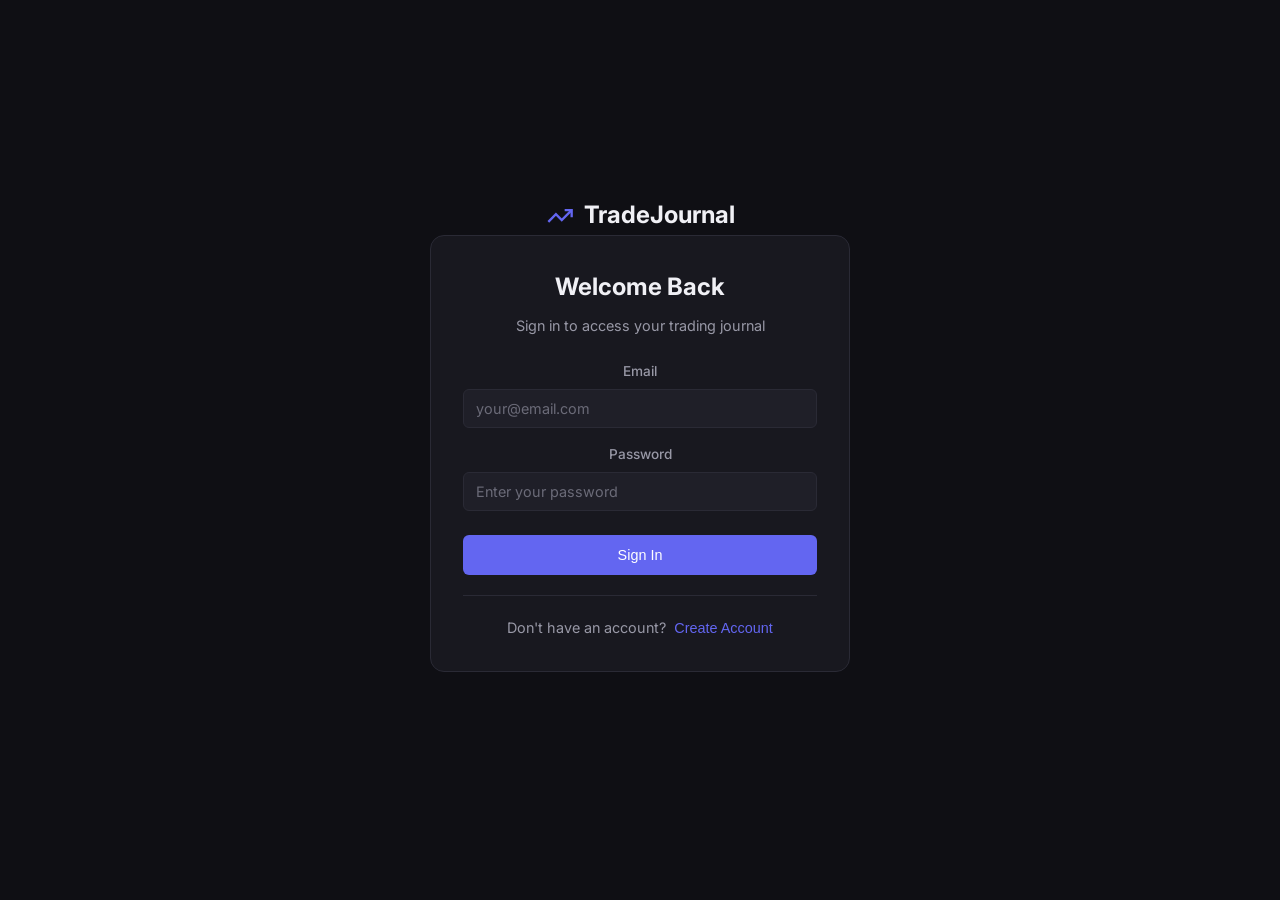
==== login.html @ 1f210f9b "login" ====
<!DOCTYPE html>
<html lang="en">
<head>
    <meta charset="UTF-8">
    <meta name="viewport" content="width=device-width, initial-scale=1.0">
    <title>Login - TradeJournal</title>
    <link rel="stylesheet" href="styles.css">
    <link rel="preconnect" href="https://fonts.googleapis.com">
    <link rel="preconnect" href="https://fonts.gstatic.com" crossorigin>
    <link href="https://fonts.googleapis.com/css2?family=Inter:wght@300;400;500;600;700&display=swap" rel="stylesheet">
    <style>
        .auth-page {
            min-height: 100vh;
            display: flex;
            align-items: center;
            justify-content: center;
            padding: 20px;
        }
        .auth-page-container {
            width: 100%;
            max-width: 420px;
        }
        .auth-page-logo {
            text-align: center;
            margin-bottom: 32px;
        }
        .auth-page-logo .logo {
            justify-content: center;
            font-size: 1.5rem;
        }
        .auth-page-card {
            background: var(--bg-secondary);
            border: 1px solid var(--border-color);
            border-radius: var(--radius-lg);
            padding: 32px;
        }
        .auth-page-card h2 {
            font-size: 1.5rem;
            font-weight: 700;
            margin-bottom: 8px;
            text-align: center;
        }
        .auth-page-card .auth-subtitle {
            color: var(--text-secondary);
            font-size: 0.9rem;
            margin-bottom: 24px;
            text-align: center;
        }
        .auth-page-card .form-group {
            margin-bottom: 16px;
        }
        .auth-page-card .btn-full {
            width: 100%;
            justify-content: center;
            padding: 12px;
            margin-top: 8px;
        }
        .auth-page-card .auth-switch {
            text-align: center;
            margin-top: 20px;
            padding-top: 20px;
            border-top: 1px solid var(--border-color);
        }
        .auth-page-card .auth-switch p {
            color: var(--text-secondary);
            font-size: 0.9rem;
        }
    </style>
</head>
<body>
    <div class="auth-page">
        <div class="auth-page-container">
            <div class="auth-page-logo">
                <div class="logo">
                    <svg class="logo-icon" viewBox="0 0 24 24" fill="none" stroke="currentColor" stroke-width="2">
                        <polyline points="22,7 13.5,15.5 8.5,10.5 2,17"></polyline>
                        <polyline points="16,7 22,7 22,13"></polyline>
                    </svg>
                    <span>TradeJournal</span>
                </div>

            <div class="auth-page-card">
                <!-- Login Form -->
                <div id="loginForm">
                    <h2>Welcome Back</h2>
                    <p class="auth-subtitle">Sign in to access your trading journal</p>
                    <form id="loginFormSubmit">
                        <div class="form-group">
                            <label for="loginEmail">Email</label>
                            <input type="email" id="loginEmail" placeholder="your@email.com" required>
                        </div>
                        <div class="form-group">
                            <label for="loginPassword">Password</label>
                            <input type="password" id="loginPassword" placeholder="Enter your password" required>
                        </div>
                        <div class="form-error" id="loginError"></div>
                        <button type="submit" class="btn btn-primary btn-full">Sign In</button>
                    </form>
                    <div class="auth-switch">
                        <p>Don't have an account? <button type="button" class="link-btn" id="showRegister">Create Account</button></p>
                    </div>

                <!-- Register Form -->
                <div id="registerForm" style="display: none;">
                    <h2>Create Account</h2>
                    <p class="auth-subtitle">Start tracking your trades today</p>
                    <form id="registerFormSubmit">
                        <div class="form-group">
                            <label for="registerUsername">Username</label>
                            <input type="text" id="registerUsername" placeholder="Choose a username" required>
                        </div>
                        <div class="form-group">
                            <label for="registerEmail">Email</label>
                            <input type="email" id="registerEmail" placeholder="your@email.com" required>
                        </div>
                        <div class="form-group">
                            <label for="registerPassword">Password</label>
                            <input type="password" id="registerPassword" placeholder="Create a password (min 6 chars)" required minlength="6">
                        </div>
                        <div class="form-group">
                            <label for="registerConfirmPassword">Confirm Password</label>
                            <input type="password" id="registerConfirmPassword" placeholder="Confirm your password" required>
                        </div>
                        <div class="form-error" id="registerError"></div>
                        <button type="submit" class="btn btn-primary btn-full">Create Account</button>
                    </form>
                    <div class="auth-switch">
                        <p>Already have an account? <button type="button" class="link-btn" id="showLogin">Sign In</button></p>
                    </div>
            </div>
    </div>

    <script>
        // Check if already logged in
        const user = localStorage.getItem('tradingJournalUser');
        if (user) {
            window.location.href = 'index.html';
        }

        // Auth functions
        const showRegister = document.getElementById('showRegister');
        const showLogin = document.getElementById('showLogin');
        const loginFormSubmit = document.getElementById('loginFormSubmit');
        const registerFormSubmit = document.getElementById('registerFormSubmit');

        showRegister.addEventListener('click', () => {
            document.getElementById('loginForm').style.display = 'none';
            document.getElementById('registerForm').style.display = 'block';
            clearAuthErrors();
        });

        showLogin.addEventListener('click', () => {
            document.getElementById('registerForm').style.display = 'none';
            document.getElementById('loginForm').style.display = 'block';
            clearAuthErrors();
        });

        function clearAuthErrors() {
            document.getElementById('loginError').textContent = '';
            document.getElementById('loginError').classList.remove('active');
            document.getElementById('registerError').textContent = '';
            document.getElementById('registerError').classList.remove('active');
        }

        function showError(elementId, message) {
            const errorEl = document.getElementById(elementId);
            errorEl.textContent = message;
            errorEl.classList.add('active');
        }

        // Handle login
        loginFormSubmit.addEventListener('submit', function(e) {
            e.preventDefault();
            clearAuthErrors();

            const email = document.getElementById('loginEmail').value.trim().toLowerCase();
            const password = document.getElementById('loginPassword').value;

            const users = JSON.parse(localStorage.getItem('tradingJournalUsers') || '[]');
            const user = users.find(u => u.email === email && u.password === password);

            if (!user) {
                showError('loginError', 'Invalid email or password');
                return;
            }

            const currentUser = { id: user.id, username: user.username, email: user.email };
            localStorage.setItem('tradingJournalUser', JSON.stringify(currentUser));
            window.location.href = 'index.html';
        });

        // Handle register
        registerFormSubmit.addEventListener('submit', function(e) {
            e.preventDefault();
            clearAuthErrors();

            const username = document.getElementById('registerUsername').value.trim();
            const email = document.getElementById('registerEmail').value.trim().toLowerCase();
            const password = document.getElementById('registerPassword').value;
            const confirmPassword = document.getElementById('registerConfirmPassword').value;

            if (username.length < 2) {
                showError('registerError', 'Username must be at least 2 characters');
                return;
            }

            if (password.length < 6) {
                showError('registerError', 'Password must be at least 6 characters');
                return;
            }

            if (password !== confirmPassword) {
                showError('registerError', 'Passwords do not match');
                return;
            }

            const users = JSON.parse(localStorage.getItem('tradingJournalUsers') || '[]');

            if (users.some(u => u.email === email)) {
                showError('registerError', 'Email already registered');
                return;
            }

            const newUser = {
                id: 'user_' + Date.now() + '_' + Math.random().toString(36).substr(2, 9),
                username,
                email,
                password,
                createdAt: new Date().toISOString()
            };

            users.push(newUser);
            localStorage.setItem('tradingJournalUsers', JSON.stringify(users));

            const currentUser = { id: newUser.id, username: newUser.username, email: newUser.email };
            localStorage.setItem('tradingJournalUser', JSON.stringify(currentUser));
            window.location.href = 'index.html';
        });
    </script>
</body>
</html>
---- styles.css ----
:root {
    --bg-primary: #0f0f14;
    --bg-secondary: #18181f;
    --bg-tertiary: #1f1f28;
    --bg-card: #1a1a23;
    --border-color: #2a2a35;
    --text-primary: #f0f0f5;
    --text-secondary: #9898a6;
    --text-muted: #6b6b78;
    --accent-primary: #6366f1;
    --accent-hover: #818cf8;
    --accent-success: #10b981;
    --accent-danger: #ef4444;
    --accent-warning: #f59e0b;
    --shadow-sm: 0 1px 2px rgba(0, 0, 0, 0.3);
    --shadow-md: 0 4px 6px rgba(0, 0, 0, 0.4);
    --shadow-lg: 0 10px 15px rgba(0, 0, 0, 0.5);
    --radius-sm: 6px;
    --radius-md: 10px;
    --radius-lg: 14px;
}

* {
    margin: 0;
    padding: 0;
    box-sizing: border-box;
}

body {
    font-family: 'Inter', -apple-system, BlinkMacSystemFont, 'Segoe UI', Roboto, sans-serif;
    background-color: var(--bg-primary);
    color: var(--text-primary);
    line-height: 1.6;
    min-height: 100vh;
}

.container {
    max-width: 1400px;
    margin: 0 auto;
    padding: 0 24px;
}

/* Header */
.header {
    background: var(--bg-secondary);
    border-bottom: 1px solid var(--border-color);
    position: sticky;
    top: 0;
    z-index: 100;
    backdrop-filter: blur(10px);
}

.header-content {
    display: flex;
    align-items: center;
    justify-content: space-between;
    height: 64px;
}

.logo {
    display: flex;
    align-items: center;
    gap: 10px;
    font-size: 1.25rem;
    font-weight: 700;
    color: var(--text-primary);
}

.logo-icon {
    width: 28px;
    height: 28px;
    color: var(--accent-primary);
}

.nav {
    display: flex;
    gap: 8px;
}

.nav-link {
    padding: 8px 16px;
    color: var(--text-secondary);
    text-decoration: none;
    font-size: 0.9rem;
    font-weight: 500;
    border-radius: var(--radius-sm);
    transition: all 0.2s ease;
}

.nav-link:hover {
    color: var(--text-primary);
    background: var(--bg-tertiary);
}

.nav-link.active {
    color: var(--text-primary);
    background: var(--bg-tertiary);
}

/* Main Content */
.main {
    padding: 32px 0 60px;
}

.dashboard-header {
    display: flex;
    align-items: center;
    justify-content: space-between;
    margin-bottom: 28px;
}

.dashboard-header h1 {
    font-size: 1.75rem;
    font-weight: 700;
}

/* Buttons */
.btn {
    display: inline-flex;
    align-items: center;
    gap: 8px;
    padding: 10px 18px;
    font-size: 0.9rem;
    font-weight: 500;
    border: none;
    border-radius: var(--radius-sm);
    cursor: pointer;
    transition: all 0.2s ease;
}

.btn svg {
    width: 18px;
    height: 18px;
}

.btn-primary {
    background: var(--accent-primary);
    color: white;
}

.btn-primary:hover {
    background: var(--accent-hover);
    transform: translateY(-1px);
}

.btn-secondary {
    background: var(--bg-tertiary);
    color: var(--text-primary);
    border: 1px solid var(--border-color);
}

.btn-secondary:hover {
    background: var(--border-color);
}

.btn-danger {
    background: var(--accent-danger);
    color: white;
}

.btn-danger:hover {
    background: #dc2626;
}

.btn-icon {
    padding: 6px;
    background: transparent;
    color: var(--text-secondary);
}

.btn-icon:hover {
    color: var(--text-primary);
    background: var(--bg-tertiary);
}

.btn-icon svg {
    width: 16px;
    height: 16px;
}

/* Stats Grid */
.stats-grid {
    display: grid;
    grid-template-columns: repeat(4, 1fr);
    gap: 20px;
    margin-bottom: 28px;
}

.stat-card {
    background: var(--bg-card);
    border: 1px solid var(--border-color);
    border-radius: var(--radius-md);
    padding: 20px;
    transition: transform 0.2s ease, box-shadow 0.2s ease;
}

.stat-card:hover {
    transform: translateY(-2px);
    box-shadow: var(--shadow-md);
}

.stat-label {
    font-size: 0.8rem;
    font-weight: 500;
    color: var(--text-secondary);
    text-transform: uppercase;
    letter-spacing: 0.5px;
    margin-bottom: 8px;
}

.stat-value {
    font-size: 1.75rem;
    font-weight: 700;
    margin-bottom: 4px;
}

.stat-change {
    font-size: 0.8rem;
    color: var(--text-muted);
}

.stat-change.positive {
    color: var(--accent-success);
}

.stat-change.negative {
    color: var(--accent-danger);
}

/* Content Grid */
.content-grid {
    display: grid;
    gap: 24px;
}

.chart-section {
    background: var(--bg-card);
    border: 1px solid var(--border-color);
    border-radius: var(--radius-md);
    padding: 20px;
}

.section-header {
    display: flex;
    align-items: center;
    justify-content: space-between;
    margin-bottom: 20px;
}

.section-header h2 {
    font-size: 1.1rem;
    font-weight: 600;
}

.chart-container {
    height: 300px;
    position: relative;
}

/* Trades Section */
.trades-section {
    background: var(--bg-card);
    border: 1px solid var(--border-color);
    border-radius: var(--radius-md);
    padding: 20px;
}

.filter-group {
    display: flex;
    gap: 10px;
}

.filter-select {
    padding: 8px 12px;
    background: var(--bg-tertiary);
    border: 1px solid var(--border-color);
    border-radius: var(--radius-sm);
    color: var(--text-primary);
    font-size: 0.85rem;
    cursor: pointer;
}

.filter-select:focus {
    outline: none;
    border-color: var(--accent-primary);
}

/* Table */
.table-container {
    overflow-x: auto;
}

.trades-table {
    width: 100%;
    border-collapse: collapse;
}

.trades-table th,
.trades-table td {
    padding: 12px 16px;
    text-align: left;
    border-bottom: 1px solid var(--border-color);
}

.trades-table th {
    font-size: 0.75rem;
    font-weight: 600;
    color: var(--text-secondary);
    text-transform: uppercase;
    letter-spacing: 0.5px;
    background: var(--bg-tertiary);
}

.trades-table th:first-child {
    border-radius: var(--radius-sm) 0 0 var(--radius-sm);
}

.trades-table th:last-child {
    border-radius: 0 var(--radius-sm) var(--radius-sm) 0;
}

.trades-table td {
    font-size: 0.9rem;
    color: var(--text-primary);
}

.trades-table tbody tr {
    transition: background 0.15s ease;
}

.trades-table tbody tr:hover {
    background: var(--bg-tertiary);
}

.pnl-positive {
    color: var(--accent-success);
    font-weight: 600;
}

.pnl-negative {
    color: var(--accent-danger);
    font-weight: 600;
}

.type-long {
    color: var(--accent-success);
}

.type-short {
    color: var(--accent-danger);
}

.action-buttons {
    display: flex;
    gap: 4px;
}

/* Empty State */
.empty-state {
    display: none;
    flex-direction: column;
    align-items: center;
    justify-content: center;
    padding: 60px 20px;
    text-align: center;
}

.empty-state svg {
    width: 64px;
    height: 64px;
    color: var(--text-muted);
    margin-bottom: 16px;
}

.empty-state p {
    color: var(--text-secondary);
    font-size: 0.95rem;
}

.empty-state.active {
    display: flex;
}

/* Modal */
.modal {
    display: none;
    position: fixed;
    top: 0;
    left: 0;
    width: 100%;
    height: 100%;
    z-index: 200;
    align-items: center;
    justify-content: center;
}

.modal.active {
    display: flex;
}

.modal-backdrop {
    position: absolute;
    top: 0;
    left: 0;
    width: 100%;
    height: 100%;
    background: rgba(0, 0, 0, 0.7);
    backdrop-filter: blur(4px);
}

.modal-content {
    position: relative;
    background: var(--bg-secondary);
    border: 1px solid var(--border-color);
    border-radius: var(--radius-lg);
    width: 90%;
    max-width: 560px;
    max-height: 90vh;
    overflow-y: auto;
    box-shadow: var(--shadow-lg);
    animation: modalSlideIn 0.25s ease;
}

@keyframes modalSlideIn {
    from {
        opacity: 0;
        transform: translateY(-20px);
    }
    to {
        opacity: 1;
        transform: translateY(0);
    }
}

.modal-header {
    display: flex;
    align-items: center;
    justify-content: space-between;
    padding: 20px 24px;
    border-bottom: 1px solid var(--border-color);
}

.modal-header h2 {
    font-size: 1.25rem;
    font-weight: 600;
}

.modal-close {
    padding: 6px;
    background: transparent;
    border: none;
    color: var(--text-secondary);
    cursor: pointer;
    border-radius: var(--radius-sm);
    transition: all 0.15s ease;
}

.modal-close:hover {
    color: var(--text-primary);
    background: var(--bg-tertiary);
}

.modal-close svg {
    width: 20px;
    height: 20px;
}

/* Form */
#tradeForm {
    padding: 24px;
}

.form-row {
    display: grid;
    grid-template-columns: 1fr 1fr;
    gap: 16px;
    margin-bottom: 16px;
}

.form-group {
    display: flex;
    flex-direction: column;
    gap: 6px;
}

.form-group label {
    font-size: 0.85rem;
    font-weight: 500;
    color: var(--text-secondary);
}

.form-group input,
.form-group select {
    padding: 10px 12px;
    background: var(--bg-tertiary);
    border: 1px solid var(--border-color);
    border-radius: var(--radius-sm);
    color: var(--text-primary);
    font-size: 0.9rem;
    font-family: inherit;
    transition: border-color 0.2s ease;
}

.form-group input:focus,
.form-group select:focus {
    outline: none;
    border-color: var(--accent-primary);
}

.form-group input::placeholder {
    color: var(--text-muted);
}

.form-actions {
    display: flex;
    justify-content: flex-end;
    gap: 12px;
    margin-top: 24px;
    padding-top: 20px;
    border-top: 1px solid var(--border-color);
}

/* Responsive */
@media (max-width: 1024px) {
    .stats-grid {
        grid-template-columns: repeat(2, 1fr);
    }
}

@media (max-width: 768px) {
    .header-content {
        flex-direction: column;
        height: auto;
        padding: 16px 0;
        gap: 16px;
    }

    .dashboard-header {
        flex-direction: column;
        gap: 16px;
        align-items: flex-start;
    }

    .stats-grid {
        grid-template-columns: 1fr;
    }

    .form-row {
        grid-template-columns: 1fr;
    }

    .filter-group {
        flex-direction: column;
    }

    .trades-table th:nth-child(5),
    .trades-table td:nth-child(5),
    .trades-table th:nth-child(6),
    .trades-table td:nth-child(6) {
        display: none;
    }
}

/* Auth Modal Styles */
.auth-modal-content {
    max-width: 420px;
    padding: 0;
}

.auth-container {
    padding: 24px;
}

.auth-header {
    display: flex;
    align-items: center;
    justify-content: space-between;
    margin-bottom: 24px;
    padding-bottom: 16px;
    border-bottom: 1px solid var(--border-color);
}

.auth-header .logo {
    margin: 0;
}

.auth-header .modal-close {
    position: static;
    padding: 8px;
}

.auth-form h2 {
    font-size: 1.5rem;
    font-weight: 700;
    margin-bottom: 8px;
}

.auth-subtitle {
    color: var(--text-secondary);
    font-size: 0.9rem;
    margin-bottom: 24px;
}

.auth-form .form-group {
    margin-bottom: 16px;
}

.auth-form .btn-full {
    width: 100%;
    justify-content: center;
    padding: 12px;
    margin-top: 8px;
}

.auth-switch {
    text-align: center;
    margin-top: 20px;
    padding-top: 20px;
    border-top: 1px solid var(--border-color);
}

.auth-switch p {
    color: var(--text-secondary);
    font-size: 0.9rem;
}

.link-btn {
    background: none;
    border: none;
    color: var(--accent-primary);
    font-size: 0.9rem;
    font-weight: 500;
    cursor: pointer;
    padding: 0;
    margin-left: 4px;
}

.link-btn:hover {
    color: var(--accent-hover);
    text-decoration: underline;
}

.form-error {
    color: var(--accent-danger);
    font-size: 0.85rem;
    margin-top: 8px;
    display: none;
}

.form-error.active {
    display: block;
}

/* Auth Buttons & User Menu */
.auth-buttons {
    display: flex;
    gap: 12px;
}

.user-menu {
    display: flex;
    align-items: center;
    gap: 16px;
}

.user-name {
    font-weight: 500;
    color: var(--text-primary);
}
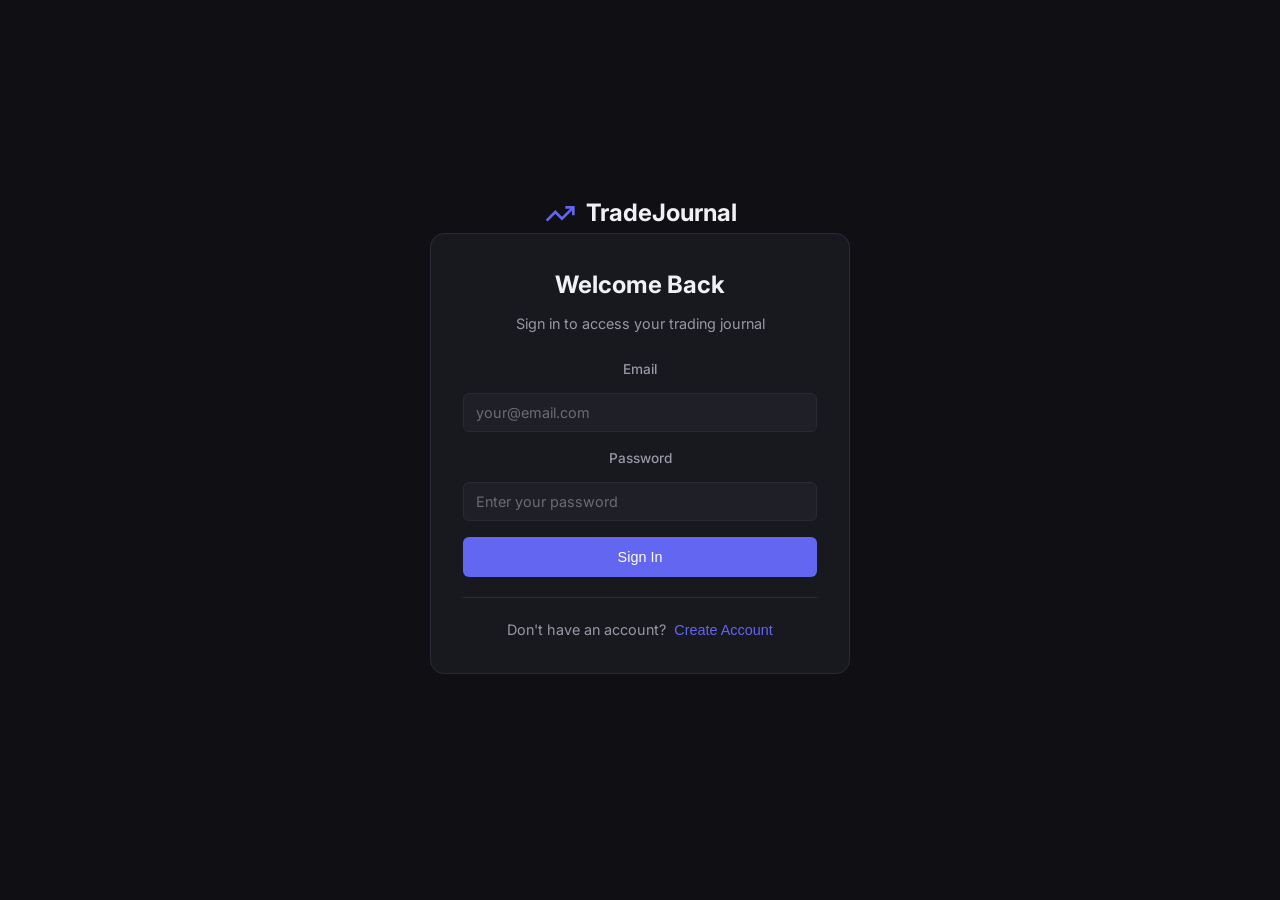
==== commit bf250b3d: "LOGIN NEW" ====
--- a/login.html
+++ b/login.html
@@ -15,6 +15,7 @@
             align-items: center;
             justify-content: center;
             padding: 20px;
+            background: var(--bg-primary);
         }
         .auth-page-container {
             width: 100%;
@@ -27,6 +28,14 @@
         .auth-page-logo .logo {
             justify-content: center;
             font-size: 1.5rem;
+            display: flex;
+            align-items: center;
+            gap: 10px;
+        }
+        .auth-page-logo .logo-icon {
+            width: 32px;
+            height: 32px;
+            color: var(--accent-primary);
         }
         .auth-page-card {
             background: var(--bg-secondary);
@@ -49,11 +58,34 @@
         .auth-page-card .form-group {
             margin-bottom: 16px;
         }
+        .auth-page-card .form-group label {
+            display: block;
+            font-size: 0.85rem;
+            font-weight: 500;
+            color: var(--text-secondary);
+            margin-bottom: 6px;
+        }
+        .auth-page-card .form-group input {
+            width: 100%;
+            padding: 10px 12px;
+            background: var(--bg-tertiary);
+            border: 1px solid var(--border-color);
+            border-radius: var(--radius-sm);
+            color: var(--text-primary);
+            font-size: 0.9rem;
+        }
+        .auth-page-card .form-group input:focus {
+            outline: none;
+            border-color: var(--accent-primary);
+        }
         .auth-page-card .btn-full {
             width: 100%;
             justify-content: center;
             padding: 12px;
             margin-top: 8px;
+            display: flex;
+            align-items: center;
+            gap: 8px;
         }
         .auth-page-card .auth-switch {
             text-align: center;
@@ -64,6 +96,29 @@
         .auth-page-card .auth-switch p {
             color: var(--text-secondary);
             font-size: 0.9rem;
+        }
+        .link-btn {
+            background: none;
+            border: none;
+            color: var(--accent-primary);
+            font-size: 0.9rem;
+            font-weight: 500;
+            cursor: pointer;
+            padding: 0;
+            margin-left: 4px;
+        }
+        .link-btn:hover {
+            color: var(--accent-hover);
+            text-decoration: underline;
+        }
+        .form-error {
+            color: var(--accent-danger);
+            font-size: 0.85rem;
+            margin-top: 8px;
+            display: none;
+        }
+        .form-error.active {
+            display: block;
         }
     </style>
 </head>
@@ -132,24 +187,24 @@
 
     <script>
         // Check if already logged in
-        const user = localStorage.getItem('tradingJournalUser');
+        var user = localStorage.getItem('tradingJournalUser');
         if (user) {
             window.location.href = 'index.html';
         }
 
         // Auth functions
-        const showRegister = document.getElementById('showRegister');
-        const showLogin = document.getElementById('showLogin');
-        const loginFormSubmit = document.getElementById('loginFormSubmit');
-        const registerFormSubmit = document.getElementById('registerFormSubmit');
-
-        showRegister.addEventListener('click', () => {
+        var showRegister = document.getElementById('showRegister');
+        var showLogin = document.getElementById('showLogin');
+        var loginFormSubmit = document.getElementById('loginFormSubmit');
+        var registerFormSubmit = document.getElementById('registerFormSubmit');
+
+        showRegister.addEventListener('click', function() {
             document.getElementById('loginForm').style.display = 'none';
             document.getElementById('registerForm').style.display = 'block';
             clearAuthErrors();
         });
 
-        showLogin.addEventListener('click', () => {
+        showLogin.addEventListener('click', function() {
             document.getElementById('registerForm').style.display = 'none';
             document.getElementById('loginForm').style.display = 'block';
             clearAuthErrors();
@@ -163,7 +218,7 @@
         }
 
         function showError(elementId, message) {
-            const errorEl = document.getElementById(elementId);
+            var errorEl = document.getElementById(elementId);
             errorEl.textContent = message;
             errorEl.classList.add('active');
         }
@@ -173,18 +228,18 @@
             e.preventDefault();
             clearAuthErrors();
 
-            const email = document.getElementById('loginEmail').value.trim().toLowerCase();
-            const password = document.getElementById('loginPassword').value;
-
-            const users = JSON.parse(localStorage.getItem('tradingJournalUsers') || '[]');
-            const user = users.find(u => u.email === email && u.password === password);
+            var email = document.getElementById('loginEmail').value.trim().toLowerCase();
+            var password = document.getElementById('loginPassword').value;
+
+            var users = JSON.parse(localStorage.getItem('tradingJournalUsers') || '[]');
+            var user = users.find(function(u) { return u.email === email && u.password === password; });
 
             if (!user) {
                 showError('loginError', 'Invalid email or password');
                 return;
             }
 
-            const currentUser = { id: user.id, username: user.username, email: user.email };
+            var currentUser = { id: user.id, username: user.username, email: user.email };
             localStorage.setItem('tradingJournalUser', JSON.stringify(currentUser));
             window.location.href = 'index.html';
         });
@@ -194,10 +249,10 @@
             e.preventDefault();
             clearAuthErrors();
 
-            const username = document.getElementById('registerUsername').value.trim();
-            const email = document.getElementById('registerEmail').value.trim().toLowerCase();
-            const password = document.getElementById('registerPassword').value;
-            const confirmPassword = document.getElementById('registerConfirmPassword').value;
+            var username = document.getElementById('registerUsername').value.trim();
+            var email = document.getElementById('registerEmail').value.trim().toLowerCase();
+            var password = document.getElementById('registerPassword').value;
+            var confirmPassword = document.getElementById('registerConfirmPassword').value;
 
             if (username.length < 2) {
                 showError('registerError', 'Username must be at least 2 characters');
@@ -214,25 +269,25 @@
                 return;
             }
 
-            const users = JSON.parse(localStorage.getItem('tradingJournalUsers') || '[]');
-
-            if (users.some(u => u.email === email)) {
+            var users = JSON.parse(localStorage.getItem('tradingJournalUsers') || '[]');
+
+            if (users.some(function(u) { return u.email === email; })) {
                 showError('registerError', 'Email already registered');
                 return;
             }
 
-            const newUser = {
+            var newUser = {
                 id: 'user_' + Date.now() + '_' + Math.random().toString(36).substr(2, 9),
-                username,
-                email,
-                password,
+                username: username,
+                email: email,
+                password: password,
                 createdAt: new Date().toISOString()
             };
 
             users.push(newUser);
             localStorage.setItem('tradingJournalUsers', JSON.stringify(users));
 
-            const currentUser = { id: newUser.id, username: newUser.username, email: newUser.email };
+            var currentUser = { id: newUser.id, username: newUser.username, email: newUser.email };
             localStorage.setItem('tradingJournalUser', JSON.stringify(currentUser));
             window.location.href = 'index.html';
         });
--- a/styles.css
+++ b/styles.css
@@ -97,6 +97,18 @@
     background: var(--bg-tertiary);
 }
 
+/* User Menu */
+.user-menu {
+    display: flex;
+    align-items: center;
+    gap: 16px;
+}
+
+.user-name {
+    font-weight: 500;
+    color: var(--text-primary);
+}
+
 /* Main Content */
 .main {
     padding: 32px 0 60px;
@@ -560,111 +572,3 @@
         display: none;
     }
 }
-
-/* Auth Modal Styles */
-.auth-modal-content {
-    max-width: 420px;
-    padding: 0;
-}
-
-.auth-container {
-    padding: 24px;
-}
-
-.auth-header {
-    display: flex;
-    align-items: center;
-    justify-content: space-between;
-    margin-bottom: 24px;
-    padding-bottom: 16px;
-    border-bottom: 1px solid var(--border-color);
-}
-
-.auth-header .logo {
-    margin: 0;
-}
-
-.auth-header .modal-close {
-    position: static;
-    padding: 8px;
-}
-
-.auth-form h2 {
-    font-size: 1.5rem;
-    font-weight: 700;
-    margin-bottom: 8px;
-}
-
-.auth-subtitle {
-    color: var(--text-secondary);
-    font-size: 0.9rem;
-    margin-bottom: 24px;
-}
-
-.auth-form .form-group {
-    margin-bottom: 16px;
-}
-
-.auth-form .btn-full {
-    width: 100%;
-    justify-content: center;
-    padding: 12px;
-    margin-top: 8px;
-}
-
-.auth-switch {
-    text-align: center;
-    margin-top: 20px;
-    padding-top: 20px;
-    border-top: 1px solid var(--border-color);
-}
-
-.auth-switch p {
-    color: var(--text-secondary);
-    font-size: 0.9rem;
-}
-
-.link-btn {
-    background: none;
-    border: none;
-    color: var(--accent-primary);
-    font-size: 0.9rem;
-    font-weight: 500;
-    cursor: pointer;
-    padding: 0;
-    margin-left: 4px;
-}
-
-.link-btn:hover {
-    color: var(--accent-hover);
-    text-decoration: underline;
-}
-
-.form-error {
-    color: var(--accent-danger);
-    font-size: 0.85rem;
-    margin-top: 8px;
-    display: none;
-}
-
-.form-error.active {
-    display: block;
-}
-
-/* Auth Buttons & User Menu */
-.auth-buttons {
-    display: flex;
-    gap: 12px;
-}
-
-.user-menu {
-    display: flex;
-    align-items: center;
-    gap: 16px;
-}
-
-.user-name {
-    font-weight: 500;
-    color: var(--text-primary);
-}
-
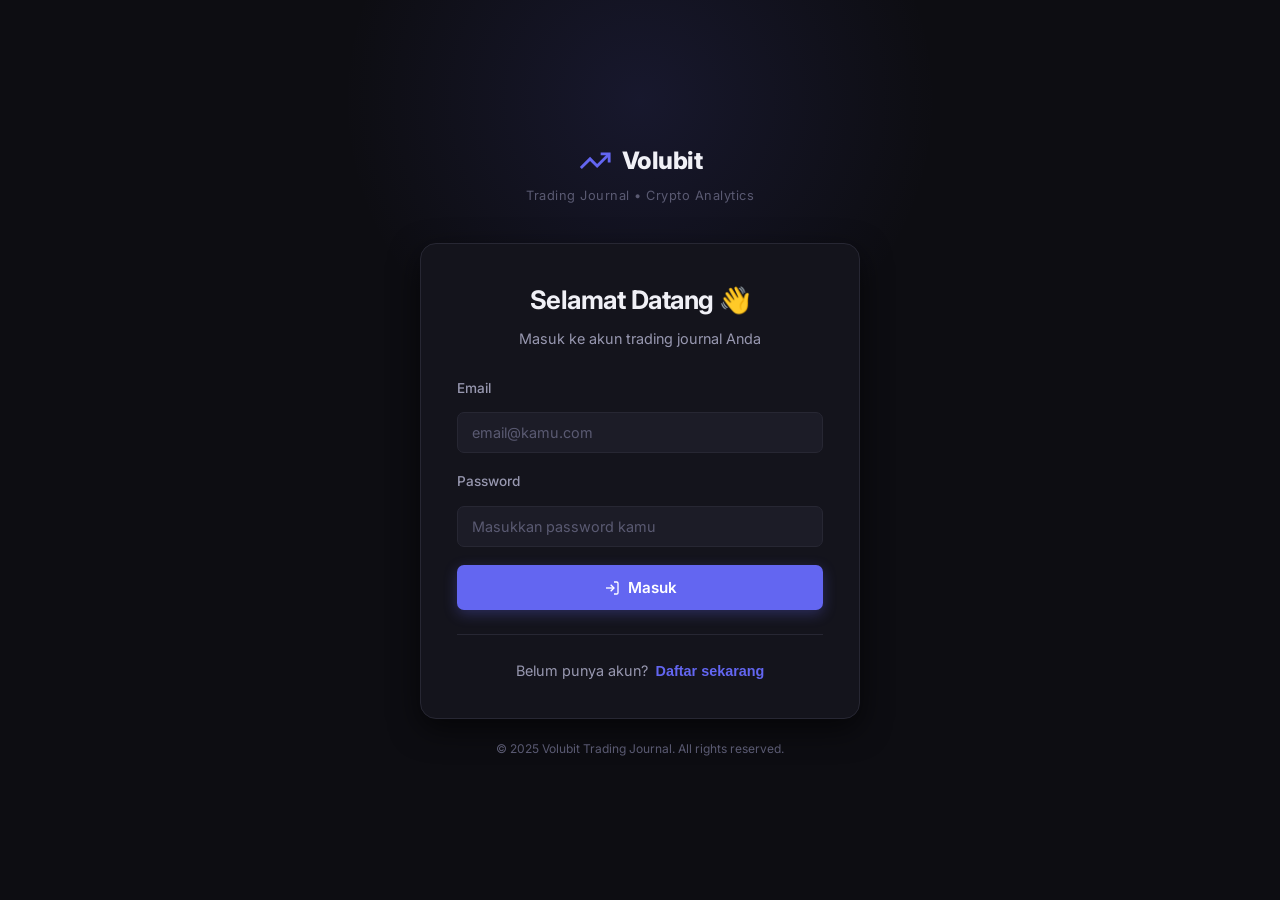
==== commit 50d46bfb: "" ====
--- a/login.html
+++ b/login.html
@@ -1,13 +1,17 @@
 <!DOCTYPE html>
-<html lang="en">
+<html lang="id">
+
 <head>
     <meta charset="UTF-8">
     <meta name="viewport" content="width=device-width, initial-scale=1.0">
-    <title>Login - TradeJournal</title>
+    <title>Login - Volubit Trading Journal</title>
+    <meta name="description"
+        content="Masuk ke akun Volubit Trading Journal Anda dan mulai lacak performa trading kripto Anda.">
     <link rel="stylesheet" href="styles.css">
     <link rel="preconnect" href="https://fonts.googleapis.com">
     <link rel="preconnect" href="https://fonts.gstatic.com" crossorigin>
-    <link href="https://fonts.googleapis.com/css2?family=Inter:wght@300;400;500;600;700&display=swap" rel="stylesheet">
+    <link href="https://fonts.googleapis.com/css2?family=Inter:wght@300;400;500;600;700;800&display=swap"
+        rel="stylesheet">
     <style>
         .auth-page {
             min-height: 100vh;
@@ -16,112 +20,197 @@
             justify-content: center;
             padding: 20px;
             background: var(--bg-primary);
-        }
+            position: relative;
+            overflow: hidden;
+        }
+
+        .auth-page::before {
+            content: '';
+            position: absolute;
+            top: -200px;
+            left: 50%;
+            transform: translateX(-50%);
+            width: 600px;
+            height: 600px;
+            background: radial-gradient(circle, rgba(99, 102, 241, 0.12) 0%, transparent 70%);
+            pointer-events: none;
+        }
+
         .auth-page-container {
             width: 100%;
-            max-width: 420px;
-        }
+            max-width: 440px;
+            position: relative;
+            z-index: 1;
+        }
+
         .auth-page-logo {
             text-align: center;
-            margin-bottom: 32px;
-        }
+            margin-bottom: 36px;
+        }
+
         .auth-page-logo .logo {
             justify-content: center;
             font-size: 1.5rem;
+            font-weight: 800;
             display: flex;
             align-items: center;
             gap: 10px;
-        }
+            color: var(--text-primary);
+            letter-spacing: -0.5px;
+        }
+
         .auth-page-logo .logo-icon {
-            width: 32px;
-            height: 32px;
+            width: 34px;
+            height: 34px;
             color: var(--accent-primary);
         }
+
+        .auth-page-logo .logo-tagline {
+            display: block;
+            font-size: 0.8rem;
+            color: var(--text-muted);
+            font-weight: 400;
+            margin-top: 6px;
+            letter-spacing: 0.5px;
+        }
+
         .auth-page-card {
             background: var(--bg-secondary);
             border: 1px solid var(--border-color);
             border-radius: var(--radius-lg);
-            padding: 32px;
-        }
+            padding: 36px;
+            box-shadow: var(--shadow-lg);
+        }
+
         .auth-page-card h2 {
-            font-size: 1.5rem;
+            font-size: 1.6rem;
             font-weight: 700;
-            margin-bottom: 8px;
+            margin-bottom: 6px;
             text-align: center;
-        }
-        .auth-page-card .auth-subtitle {
+            letter-spacing: -0.5px;
+        }
+
+        .auth-subtitle {
             color: var(--text-secondary);
             font-size: 0.9rem;
-            margin-bottom: 24px;
+            margin-bottom: 28px;
             text-align: center;
         }
-        .auth-page-card .form-group {
-            margin-bottom: 16px;
-        }
-        .auth-page-card .form-group label {
+
+        .form-group {
+            margin-bottom: 18px;
+        }
+
+        .form-group label {
             display: block;
             font-size: 0.85rem;
             font-weight: 500;
             color: var(--text-secondary);
-            margin-bottom: 6px;
-        }
-        .auth-page-card .form-group input {
+            margin-bottom: 7px;
+        }
+
+        .form-group input {
             width: 100%;
-            padding: 10px 12px;
+            padding: 11px 14px;
             background: var(--bg-tertiary);
             border: 1px solid var(--border-color);
             border-radius: var(--radius-sm);
             color: var(--text-primary);
             font-size: 0.9rem;
-        }
-        .auth-page-card .form-group input:focus {
+            font-family: inherit;
+            transition: border-color 0.2s ease, box-shadow 0.2s ease;
+        }
+
+        .form-group input:focus {
             outline: none;
             border-color: var(--accent-primary);
-        }
-        .auth-page-card .btn-full {
+            box-shadow: 0 0 0 3px rgba(99, 102, 241, 0.15);
+        }
+
+        .form-group input::placeholder {
+            color: var(--text-muted);
+        }
+
+        .btn-full {
             width: 100%;
             justify-content: center;
-            padding: 12px;
-            margin-top: 8px;
+            padding: 13px;
+            margin-top: 6px;
             display: flex;
             align-items: center;
             gap: 8px;
-        }
-        .auth-page-card .auth-switch {
+            font-size: 0.95rem;
+            font-weight: 600;
+        }
+
+        .auth-switch {
             text-align: center;
-            margin-top: 20px;
-            padding-top: 20px;
+            margin-top: 24px;
+            padding-top: 24px;
             border-top: 1px solid var(--border-color);
         }
-        .auth-page-card .auth-switch p {
+
+        .auth-switch p {
             color: var(--text-secondary);
             font-size: 0.9rem;
         }
+
         .link-btn {
             background: none;
             border: none;
             color: var(--accent-primary);
             font-size: 0.9rem;
-            font-weight: 500;
+            font-weight: 600;
             cursor: pointer;
             padding: 0;
             margin-left: 4px;
-        }
+            transition: color 0.15s ease;
+        }
+
         .link-btn:hover {
             color: var(--accent-hover);
             text-decoration: underline;
         }
+
         .form-error {
             color: var(--accent-danger);
-            font-size: 0.85rem;
-            margin-top: 8px;
+            font-size: 0.82rem;
+            margin-top: 10px;
             display: none;
-        }
+            padding: 10px 14px;
+            background: rgba(239, 68, 68, 0.1);
+            border: 1px solid rgba(239, 68, 68, 0.2);
+            border-radius: var(--radius-sm);
+        }
+
         .form-error.active {
             display: block;
         }
+
+        .form-success {
+            color: var(--accent-success);
+            font-size: 0.82rem;
+            margin-top: 10px;
+            display: none;
+            padding: 10px 14px;
+            background: rgba(16, 185, 129, 0.1);
+            border: 1px solid rgba(16, 185, 129, 0.2);
+            border-radius: var(--radius-sm);
+        }
+
+        .form-success.active {
+            display: block;
+        }
+
+        .auth-page-footer {
+            text-align: center;
+            margin-top: 20px;
+            color: var(--text-muted);
+            font-size: 0.75rem;
+        }
     </style>
 </head>
+
 <body>
     <div class="auth-page">
         <div class="auth-page-container">
@@ -131,58 +220,89 @@
                         <polyline points="22,7 13.5,15.5 8.5,10.5 2,17"></polyline>
                         <polyline points="16,7 22,7 22,13"></polyline>
                     </svg>
-                    <span>TradeJournal</span>
+                    <span>Volubit</span>
                 </div>
+                <span class="logo-tagline">Trading Journal &bull; Crypto Analytics</span>
+            </div>
 
             <div class="auth-page-card">
                 <!-- Login Form -->
                 <div id="loginForm">
-                    <h2>Welcome Back</h2>
-                    <p class="auth-subtitle">Sign in to access your trading journal</p>
+                    <h2>Selamat Datang 👋</h2>
+                    <p class="auth-subtitle">Masuk ke akun trading journal Anda</p>
                     <form id="loginFormSubmit">
                         <div class="form-group">
                             <label for="loginEmail">Email</label>
-                            <input type="email" id="loginEmail" placeholder="your@email.com" required>
+                            <input type="email" id="loginEmail" placeholder="email@kamu.com" required
+                                autocomplete="email">
                         </div>
                         <div class="form-group">
                             <label for="loginPassword">Password</label>
-                            <input type="password" id="loginPassword" placeholder="Enter your password" required>
+                            <input type="password" id="loginPassword" placeholder="Masukkan password kamu" required
+                                autocomplete="current-password">
                         </div>
                         <div class="form-error" id="loginError"></div>
-                        <button type="submit" class="btn btn-primary btn-full">Sign In</button>
+                        <button type="submit" class="btn btn-primary btn-full" id="loginBtn">
+                            <svg viewBox="0 0 24 24" fill="none" stroke="currentColor" stroke-width="2" width="18"
+                                height="18">
+                                <path d="M15 3h4a2 2 0 012 2v14a2 2 0 01-2 2h-4"></path>
+                                <polyline points="10,17 15,12 10,7"></polyline>
+                                <line x1="15" y1="12" x2="3" y2="12"></line>
+                            </svg>
+                            Masuk
+                        </button>
                     </form>
                     <div class="auth-switch">
-                        <p>Don't have an account? <button type="button" class="link-btn" id="showRegister">Create Account</button></p>
+                        <p>Belum punya akun? <button type="button" class="link-btn" id="showRegister">Daftar
+                                sekarang</button></p>
                     </div>
+                </div>
 
                 <!-- Register Form -->
                 <div id="registerForm" style="display: none;">
-                    <h2>Create Account</h2>
-                    <p class="auth-subtitle">Start tracking your trades today</p>
+                    <h2>Buat Akun Baru</h2>
+                    <p class="auth-subtitle">Mulai lacak trade kripto kamu hari ini</p>
                     <form id="registerFormSubmit">
                         <div class="form-group">
                             <label for="registerUsername">Username</label>
-                            <input type="text" id="registerUsername" placeholder="Choose a username" required>
+                            <input type="text" id="registerUsername" placeholder="Masukkan username kamu" required
+                                autocomplete="username">
                         </div>
                         <div class="form-group">
                             <label for="registerEmail">Email</label>
-                            <input type="email" id="registerEmail" placeholder="your@email.com" required>
+                            <input type="email" id="registerEmail" placeholder="email@kamu.com" required
+                                autocomplete="email">
                         </div>
                         <div class="form-group">
                             <label for="registerPassword">Password</label>
-                            <input type="password" id="registerPassword" placeholder="Create a password (min 6 chars)" required minlength="6">
-                        </div>
-                        <div class="form-group">
-                            <label for="registerConfirmPassword">Confirm Password</label>
-                            <input type="password" id="registerConfirmPassword" placeholder="Confirm your password" required>
+                            <input type="password" id="registerPassword" placeholder="Min. 6 karakter" required
+                                minlength="6" autocomplete="new-password">
+                        </div>
+                        <div class="form-group">
+                            <label for="registerConfirmPassword">Konfirmasi Password</label>
+                            <input type="password" id="registerConfirmPassword" placeholder="Ulangi password kamu"
+                                required autocomplete="new-password">
                         </div>
                         <div class="form-error" id="registerError"></div>
-                        <button type="submit" class="btn btn-primary btn-full">Create Account</button>
+                        <div class="form-success" id="registerSuccess"></div>
+                        <button type="submit" class="btn btn-primary btn-full" id="registerBtn">
+                            <svg viewBox="0 0 24 24" fill="none" stroke="currentColor" stroke-width="2" width="18"
+                                height="18">
+                                <path d="M20 21v-2a4 4 0 00-4-4H8a4 4 0 00-4 4v2"></path>
+                                <circle cx="12" cy="7" r="4"></circle>
+                            </svg>
+                            Buat Akun
+                        </button>
                     </form>
                     <div class="auth-switch">
-                        <p>Already have an account? <button type="button" class="link-btn" id="showLogin">Sign In</button></p>
+                        <p>Sudah punya akun? <button type="button" class="link-btn" id="showLogin">Masuk
+                                sekarang</button></p>
                     </div>
+                </div>
             </div>
+
+            <p class="auth-page-footer">&copy; 2025 Volubit Trading Journal. All rights reserved.</p>
+        </div>
     </div>
 
     <script>
@@ -192,29 +312,28 @@
             window.location.href = 'index.html';
         }
 
-        // Auth functions
-        var showRegister = document.getElementById('showRegister');
-        var showLogin = document.getElementById('showLogin');
+        var showRegisterBtn = document.getElementById('showRegister');
+        var showLoginBtn = document.getElementById('showLogin');
         var loginFormSubmit = document.getElementById('loginFormSubmit');
         var registerFormSubmit = document.getElementById('registerFormSubmit');
 
-        showRegister.addEventListener('click', function() {
+        showRegisterBtn.addEventListener('click', function () {
             document.getElementById('loginForm').style.display = 'none';
             document.getElementById('registerForm').style.display = 'block';
             clearAuthErrors();
         });
 
-        showLogin.addEventListener('click', function() {
+        showLoginBtn.addEventListener('click', function () {
             document.getElementById('registerForm').style.display = 'none';
             document.getElementById('loginForm').style.display = 'block';
             clearAuthErrors();
         });
 
         function clearAuthErrors() {
-            document.getElementById('loginError').textContent = '';
-            document.getElementById('loginError').classList.remove('active');
-            document.getElementById('registerError').textContent = '';
-            document.getElementById('registerError').classList.remove('active');
+            ['loginError', 'registerError', 'registerSuccess'].forEach(function (id) {
+                var el = document.getElementById(id);
+                if (el) { el.textContent = ''; el.classList.remove('active'); }
+            });
         }
 
         function showError(elementId, message) {
@@ -223,29 +342,43 @@
             errorEl.classList.add('active');
         }
 
+        function showSuccess(elementId, message) {
+            var el = document.getElementById(elementId);
+            el.textContent = message;
+            el.classList.add('active');
+        }
+
         // Handle login
-        loginFormSubmit.addEventListener('submit', function(e) {
+        loginFormSubmit.addEventListener('submit', function (e) {
             e.preventDefault();
             clearAuthErrors();
 
             var email = document.getElementById('loginEmail').value.trim().toLowerCase();
             var password = document.getElementById('loginPassword').value;
-
-            var users = JSON.parse(localStorage.getItem('tradingJournalUsers') || '[]');
-            var user = users.find(function(u) { return u.email === email && u.password === password; });
-
-            if (!user) {
-                showError('loginError', 'Invalid email or password');
-                return;
-            }
-
-            var currentUser = { id: user.id, username: user.username, email: user.email };
-            localStorage.setItem('tradingJournalUser', JSON.stringify(currentUser));
-            window.location.href = 'index.html';
+            var btn = document.getElementById('loginBtn');
+
+            btn.disabled = true;
+            btn.textContent = 'Memproses...';
+
+            setTimeout(function () {
+                var users = JSON.parse(localStorage.getItem('tradingJournalUsers') || '[]');
+                var user = users.find(function (u) { return u.email === email && u.password === password; });
+
+                if (!user) {
+                    showError('loginError', 'Email atau password salah. Silakan coba lagi.');
+                    btn.disabled = false;
+                    btn.innerHTML = '<svg viewBox="0 0 24 24" fill="none" stroke="currentColor" stroke-width="2" width="18" height="18"><path d="M15 3h4a2 2 0 012 2v14a2 2 0 01-2 2h-4"></path><polyline points="10,17 15,12 10,7"></polyline><line x1="15" y1="12" x2="3" y2="12"></line></svg> Masuk';
+                    return;
+                }
+
+                var currentUser = { id: user.id, username: user.username, email: user.email };
+                localStorage.setItem('tradingJournalUser', JSON.stringify(currentUser));
+                window.location.href = 'index.html';
+            }, 500);
         });
 
         // Handle register
-        registerFormSubmit.addEventListener('submit', function(e) {
+        registerFormSubmit.addEventListener('submit', function (e) {
             e.preventDefault();
             clearAuthErrors();
 
@@ -253,44 +386,48 @@
             var email = document.getElementById('registerEmail').value.trim().toLowerCase();
             var password = document.getElementById('registerPassword').value;
             var confirmPassword = document.getElementById('registerConfirmPassword').value;
+            var btn = document.getElementById('registerBtn');
 
             if (username.length < 2) {
-                showError('registerError', 'Username must be at least 2 characters');
+                showError('registerError', 'Username minimal 2 karakter.');
                 return;
             }
-
             if (password.length < 6) {
-                showError('registerError', 'Password must be at least 6 characters');
+                showError('registerError', 'Password minimal 6 karakter.');
                 return;
             }
-
             if (password !== confirmPassword) {
-                showError('registerError', 'Passwords do not match');
+                showError('registerError', 'Password konfirmasi tidak cocok.');
                 return;
             }
 
             var users = JSON.parse(localStorage.getItem('tradingJournalUsers') || '[]');
-
-            if (users.some(function(u) { return u.email === email; })) {
-                showError('registerError', 'Email already registered');
+            if (users.some(function (u) { return u.email === email; })) {
+                showError('registerError', 'Email sudah terdaftar. Gunakan email lain.');
                 return;
             }
 
-            var newUser = {
-                id: 'user_' + Date.now() + '_' + Math.random().toString(36).substr(2, 9),
-                username: username,
-                email: email,
-                password: password,
-                createdAt: new Date().toISOString()
-            };
-
-            users.push(newUser);
-            localStorage.setItem('tradingJournalUsers', JSON.stringify(users));
-
-            var currentUser = { id: newUser.id, username: newUser.username, email: newUser.email };
-            localStorage.setItem('tradingJournalUser', JSON.stringify(currentUser));
-            window.location.href = 'index.html';
+            btn.disabled = true;
+            btn.textContent = 'Membuat akun...';
+
+            setTimeout(function () {
+                var newUser = {
+                    id: 'user_' + Date.now() + '_' + Math.random().toString(36).substr(2, 9),
+                    username: username,
+                    email: email,
+                    password: password,
+                    createdAt: new Date().toISOString()
+                };
+
+                users.push(newUser);
+                localStorage.setItem('tradingJournalUsers', JSON.stringify(users));
+
+                var currentUser = { id: newUser.id, username: newUser.username, email: newUser.email };
+                localStorage.setItem('tradingJournalUser', JSON.stringify(currentUser));
+                window.location.href = 'index.html';
+            }, 600);
         });
     </script>
 </body>
-</html>
+
+</html>
--- a/styles.css
+++ b/styles.css
@@ -1,23 +1,27 @@
 :root {
-    --bg-primary: #0f0f14;
-    --bg-secondary: #18181f;
-    --bg-tertiary: #1f1f28;
-    --bg-card: #1a1a23;
-    --border-color: #2a2a35;
-    --text-primary: #f0f0f5;
-    --text-secondary: #9898a6;
-    --text-muted: #6b6b78;
+    --bg-primary: #0d0d12;
+    --bg-secondary: #14141c;
+    --bg-tertiary: #1c1c27;
+    --bg-card: #181820;
+    --border-color: #272733;
+    --border-hover: #36364a;
+    --text-primary: #f0f0f6;
+    --text-secondary: #9898b0;
+    --text-muted: #5a5a72;
     --accent-primary: #6366f1;
     --accent-hover: #818cf8;
+    --accent-secondary: #8b5cf6;
     --accent-success: #10b981;
     --accent-danger: #ef4444;
     --accent-warning: #f59e0b;
-    --shadow-sm: 0 1px 2px rgba(0, 0, 0, 0.3);
-    --shadow-md: 0 4px 6px rgba(0, 0, 0, 0.4);
-    --shadow-lg: 0 10px 15px rgba(0, 0, 0, 0.5);
-    --radius-sm: 6px;
-    --radius-md: 10px;
-    --radius-lg: 14px;
+    --accent-info: #06b6d4;
+    --shadow-sm: 0 1px 3px rgba(0, 0, 0, 0.4);
+    --shadow-md: 0 4px 12px rgba(0, 0, 0, 0.5);
+    --shadow-lg: 0 10px 30px rgba(0, 0, 0, 0.6);
+    --radius-sm: 7px;
+    --radius-md: 11px;
+    --radius-lg: 16px;
+    --transition: 0.2s ease;
 }
 
 * {
@@ -27,7 +31,7 @@
 }
 
 body {
-    font-family: 'Inter', -apple-system, BlinkMacSystemFont, 'Segoe UI', Roboto, sans-serif;
+    font-family: 'Inter', -apple-system, BlinkMacSystemFont, 'Segoe UI', sans-serif;
     background-color: var(--bg-primary);
     color: var(--text-primary);
     line-height: 1.6;
@@ -35,26 +39,27 @@
 }
 
 .container {
-    max-width: 1400px;
+    max-width: 1440px;
     margin: 0 auto;
-    padding: 0 24px;
-}
-
-/* Header */
+    padding: 0 28px;
+}
+
+/* HEADER */
 .header {
-    background: var(--bg-secondary);
+    background: rgba(20, 20, 28, 0.96);
     border-bottom: 1px solid var(--border-color);
     position: sticky;
     top: 0;
     z-index: 100;
-    backdrop-filter: blur(10px);
+    backdrop-filter: blur(16px);
 }
 
 .header-content {
     display: flex;
     align-items: center;
     justify-content: space-between;
-    height: 64px;
+    height: 66px;
+    gap: 20px;
 }
 
 .logo {
@@ -62,8 +67,11 @@
     align-items: center;
     gap: 10px;
     font-size: 1.25rem;
-    font-weight: 700;
+    font-weight: 800;
     color: var(--text-primary);
+    text-decoration: none;
+    letter-spacing: -0.5px;
+    flex-shrink: 0;
 }
 
 .logo-icon {
@@ -72,19 +80,26 @@
     color: var(--accent-primary);
 }
 
+/* NAV */
 .nav {
     display: flex;
-    gap: 8px;
+    gap: 4px;
+    flex: 1;
+    justify-content: center;
 }
 
 .nav-link {
-    padding: 8px 16px;
+    display: flex;
+    align-items: center;
+    gap: 7px;
+    padding: 8px 14px;
     color: var(--text-secondary);
     text-decoration: none;
-    font-size: 0.9rem;
+    font-size: 0.875rem;
     font-weight: 500;
     border-radius: var(--radius-sm);
-    transition: all 0.2s ease;
+    transition: all var(--transition);
+    white-space: nowrap;
 }
 
 .nav-link:hover {
@@ -93,66 +108,106 @@
 }
 
 .nav-link.active {
+    color: var(--accent-primary);
+    background: rgba(99, 102, 241, 0.12);
+}
+
+/* USER MENU */
+.user-menu {
+    display: flex;
+    align-items: center;
+    gap: 12px;
+    flex-shrink: 0;
+}
+
+.user-avatar {
+    width: 36px;
+    height: 36px;
+    background: linear-gradient(135deg, var(--accent-primary), var(--accent-secondary));
+    border-radius: 50%;
+    display: flex;
+    align-items: center;
+    justify-content: center;
+    font-weight: 700;
+    font-size: 0.85rem;
+    color: white;
+}
+
+.user-info {
+    display: flex;
+    flex-direction: column;
+    line-height: 1.2;
+}
+
+.user-name {
+    font-weight: 600;
+    font-size: 0.9rem;
     color: var(--text-primary);
-    background: var(--bg-tertiary);
-}
-
-/* User Menu */
-.user-menu {
-    display: flex;
-    align-items: center;
-    gap: 16px;
-}
-
-.user-name {
-    font-weight: 500;
-    color: var(--text-primary);
-}
-
-/* Main Content */
+}
+
+.user-label {
+    font-size: 0.72rem;
+    color: var(--text-muted);
+}
+
+/* MAIN */
 .main {
-    padding: 32px 0 60px;
+    padding: 32px 0 72px;
 }
 
 .dashboard-header {
     display: flex;
-    align-items: center;
+    align-items: flex-end;
     justify-content: space-between;
     margin-bottom: 28px;
+    gap: 16px;
 }
 
 .dashboard-header h1 {
-    font-size: 1.75rem;
-    font-weight: 700;
-}
-
-/* Buttons */
+    font-size: 1.8rem;
+    font-weight: 800;
+    letter-spacing: -0.5px;
+}
+
+.dashboard-subtitle {
+    color: var(--text-secondary);
+    font-size: 0.9rem;
+    margin-top: 4px;
+}
+
+/* BUTTONS */
 .btn {
     display: inline-flex;
     align-items: center;
     gap: 8px;
-    padding: 10px 18px;
-    font-size: 0.9rem;
-    font-weight: 500;
+    padding: 10px 20px;
+    font-size: 0.875rem;
+    font-weight: 600;
+    font-family: inherit;
     border: none;
     border-radius: var(--radius-sm);
     cursor: pointer;
-    transition: all 0.2s ease;
+    transition: all var(--transition);
+    text-decoration: none;
+    white-space: nowrap;
 }
 
 .btn svg {
-    width: 18px;
-    height: 18px;
+    width: 16px;
+    height: 16px;
+    flex-shrink: 0;
 }
 
 .btn-primary {
     background: var(--accent-primary);
     color: white;
+    box-shadow: 0 4px 14px rgba(99, 102, 241, 0.3);
 }
 
 .btn-primary:hover {
     background: var(--accent-hover);
     transform: translateY(-1px);
+    box-shadow: 0 6px 20px rgba(99, 102, 241, 0.4);
 }
 
 .btn-secondary {
@@ -165,6 +220,18 @@
     background: var(--border-color);
 }
 
+.btn-outline {
+    background: transparent;
+    color: var(--text-secondary);
+    border: 1px solid var(--border-color);
+}
+
+.btn-outline:hover {
+    color: var(--text-primary);
+    background: var(--bg-tertiary);
+    border-color: var(--border-hover);
+}
+
 .btn-danger {
     background: var(--accent-danger);
     color: white;
@@ -175,9 +242,13 @@
 }
 
 .btn-icon {
-    padding: 6px;
+    padding: 7px;
     background: transparent;
-    color: var(--text-secondary);
+    color: var(--text-muted);
+    border: none;
+    border-radius: var(--radius-sm);
+    cursor: pointer;
+    transition: all var(--transition);
 }
 
 .btn-icon:hover {
@@ -186,48 +257,105 @@
 }
 
 .btn-icon svg {
-    width: 16px;
-    height: 16px;
-}
-
-/* Stats Grid */
+    width: 15px;
+    height: 15px;
+}
+
+/* STATS GRID */
 .stats-grid {
     display: grid;
-    grid-template-columns: repeat(4, 1fr);
-    gap: 20px;
-    margin-bottom: 28px;
+    grid-template-columns: repeat(6, 1fr);
+    gap: 16px;
+    margin-bottom: 24px;
 }
 
 .stat-card {
     background: var(--bg-card);
     border: 1px solid var(--border-color);
     border-radius: var(--radius-md);
-    padding: 20px;
-    transition: transform 0.2s ease, box-shadow 0.2s ease;
+    padding: 18px;
+    display: flex;
+    align-items: flex-start;
+    gap: 14px;
+    transition: transform var(--transition), box-shadow var(--transition), border-color var(--transition);
 }
 
 .stat-card:hover {
     transform: translateY(-2px);
     box-shadow: var(--shadow-md);
+    border-color: var(--border-hover);
+}
+
+.stat-icon {
+    width: 40px;
+    height: 40px;
+    border-radius: var(--radius-sm);
+    display: flex;
+    align-items: center;
+    justify-content: center;
+    flex-shrink: 0;
+}
+
+.stat-card--pnl .stat-icon {
+    background: rgba(99, 102, 241, 0.15);
+    color: var(--accent-primary);
+}
+
+.stat-card--winrate .stat-icon {
+    background: rgba(16, 185, 129, 0.15);
+    color: var(--accent-success);
+}
+
+.stat-card--trades .stat-icon {
+    background: rgba(6, 182, 212, 0.15);
+    color: var(--accent-info);
+}
+
+.stat-card--avg .stat-icon {
+    background: rgba(245, 158, 11, 0.15);
+    color: var(--accent-warning);
+}
+
+.stat-card--loss .stat-icon {
+    background: rgba(239, 68, 68, 0.15);
+    color: var(--accent-danger);
+}
+
+.stat-card--rr .stat-icon {
+    background: rgba(139, 92, 246, 0.15);
+    color: var(--accent-secondary);
+}
+
+.stat-icon svg {
+    width: 20px;
+    height: 20px;
+}
+
+.stat-content {
+    flex: 1;
+    min-width: 0;
 }
 
 .stat-label {
-    font-size: 0.8rem;
-    font-weight: 500;
-    color: var(--text-secondary);
+    font-size: 0.7rem;
+    font-weight: 700;
+    color: var(--text-muted);
     text-transform: uppercase;
-    letter-spacing: 0.5px;
-    margin-bottom: 8px;
+    letter-spacing: 0.8px;
+    margin-bottom: 6px;
 }
 
 .stat-value {
-    font-size: 1.75rem;
-    font-weight: 700;
+    font-size: 1.5rem;
+    font-weight: 800;
+    letter-spacing: -0.5px;
+    line-height: 1;
     margin-bottom: 4px;
+    color: var(--text-primary);
 }
 
 .stat-change {
-    font-size: 0.8rem;
+    font-size: 0.75rem;
     color: var(--text-muted);
 }
 
@@ -239,56 +367,127 @@
     color: var(--accent-danger);
 }
 
-/* Content Grid */
-.content-grid {
+.pnl-positive {
+    color: var(--accent-success) !important;
+}
+
+.pnl-negative {
+    color: var(--accent-danger) !important;
+}
+
+.negative {
+    color: var(--accent-danger);
+}
+
+/* CHARTS */
+.charts-grid {
     display: grid;
-    gap: 24px;
+    grid-template-columns: 1fr 320px;
+    gap: 20px;
+    margin-bottom: 24px;
 }
 
 .chart-section {
     background: var(--bg-card);
     border: 1px solid var(--border-color);
     border-radius: var(--radius-md);
-    padding: 20px;
+    padding: 22px;
 }
 
 .section-header {
     display: flex;
     align-items: center;
     justify-content: space-between;
-    margin-bottom: 20px;
+    margin-bottom: 18px;
+    flex-wrap: wrap;
+    gap: 8px;
 }
 
 .section-header h2 {
+    font-size: 1rem;
+    font-weight: 700;
+    letter-spacing: -0.2px;
+}
+
+.chart-legend {
+    display: flex;
+    align-items: center;
+    gap: 8px;
+    font-size: 0.8rem;
+    color: var(--text-muted);
+}
+
+.legend-dot {
+    width: 8px;
+    height: 8px;
+    border-radius: 50%;
+    flex-shrink: 0;
+}
+
+.chart-container {
+    height: 240px;
+    position: relative;
+}
+
+.chart-container--sm {
+    height: 170px;
+    position: relative;
+}
+
+.winloss-legend {
+    display: flex;
+    justify-content: space-around;
+    margin-top: 16px;
+    padding-top: 16px;
+    border-top: 1px solid var(--border-color);
+}
+
+.wl-item {
+    display: flex;
+    flex-direction: column;
+    align-items: center;
+    gap: 4px;
+}
+
+.wl-dot {
+    width: 10px;
+    height: 10px;
+    border-radius: 50%;
+}
+
+.wl-label {
+    font-size: 0.75rem;
+    color: var(--text-muted);
+}
+
+.wl-val {
     font-size: 1.1rem;
-    font-weight: 600;
-}
-
-.chart-container {
-    height: 300px;
-    position: relative;
-}
-
-/* Trades Section */
+    font-weight: 700;
+    color: var(--text-primary);
+}
+
+/* TRADES SECTION */
 .trades-section {
     background: var(--bg-card);
     border: 1px solid var(--border-color);
     border-radius: var(--radius-md);
-    padding: 20px;
+    padding: 22px;
 }
 
 .filter-group {
     display: flex;
-    gap: 10px;
+    gap: 8px;
+    flex-wrap: wrap;
 }
 
 .filter-select {
-    padding: 8px 12px;
+    padding: 7px 12px;
     background: var(--bg-tertiary);
     border: 1px solid var(--border-color);
     border-radius: var(--radius-sm);
     color: var(--text-primary);
-    font-size: 0.85rem;
+    font-size: 0.82rem;
+    font-family: inherit;
     cursor: pointer;
 }
 
@@ -297,30 +496,33 @@
     border-color: var(--accent-primary);
 }
 
-/* Table */
+/* TABLE */
 .table-container {
     overflow-x: auto;
+    border-radius: var(--radius-sm);
 }
 
 .trades-table {
     width: 100%;
     border-collapse: collapse;
+    min-width: 900px;
 }
 
 .trades-table th,
 .trades-table td {
-    padding: 12px 16px;
+    padding: 12px 14px;
     text-align: left;
+}
+
+.trades-table th {
+    font-size: 0.7rem;
+    font-weight: 700;
+    color: var(--text-muted);
+    text-transform: uppercase;
+    letter-spacing: 0.7px;
+    background: var(--bg-tertiary);
     border-bottom: 1px solid var(--border-color);
-}
-
-.trades-table th {
-    font-size: 0.75rem;
-    font-weight: 600;
-    color: var(--text-secondary);
-    text-transform: uppercase;
-    letter-spacing: 0.5px;
-    background: var(--bg-tertiary);
+    white-space: nowrap;
 }
 
 .trades-table th:first-child {
@@ -332,34 +534,67 @@
 }
 
 .trades-table td {
-    font-size: 0.9rem;
+    font-size: 0.875rem;
     color: var(--text-primary);
+    border-bottom: 1px solid rgba(39, 39, 51, 0.5);
 }
 
 .trades-table tbody tr {
-    transition: background 0.15s ease;
+    transition: background var(--transition);
 }
 
 .trades-table tbody tr:hover {
-    background: var(--bg-tertiary);
-}
-
-.pnl-positive {
+    background: rgba(99, 102, 241, 0.04);
+}
+
+.trades-table tbody tr:last-child td {
+    border-bottom: none;
+}
+
+.type-long {
     color: var(--accent-success);
     font-weight: 600;
 }
 
-.pnl-negative {
+.type-short {
     color: var(--accent-danger);
     font-weight: 600;
 }
 
-.type-long {
+.badge {
+    display: inline-flex;
+    align-items: center;
+    padding: 2px 8px;
+    border-radius: 99px;
+    font-size: 0.7rem;
+    font-weight: 600;
+    text-transform: uppercase;
+    letter-spacing: 0.4px;
+}
+
+.badge-spot {
+    background: rgba(6, 182, 212, 0.15);
+    color: var(--accent-info);
+}
+
+.badge-futures {
+    background: rgba(139, 92, 246, 0.15);
+    color: var(--accent-secondary);
+}
+
+.badge-open {
+    background: rgba(245, 158, 11, 0.15);
+    color: var(--accent-warning);
+}
+
+.badge-closed {
+    background: rgba(16, 185, 129, 0.12);
     color: var(--accent-success);
 }
 
-.type-short {
-    color: var(--accent-danger);
+.badge-partial {
+    background: rgba(99, 102, 241, 0.12);
+    color: var(--accent-primary);
 }
 
 .action-buttons {
@@ -367,7 +602,7 @@
     gap: 4px;
 }
 
-/* Empty State */
+/* EMPTY STATE */
 .empty-state {
     display: none;
     flex-direction: column;
@@ -378,22 +613,28 @@
 }
 
 .empty-state svg {
-    width: 64px;
-    height: 64px;
+    width: 56px;
+    height: 56px;
     color: var(--text-muted);
     margin-bottom: 16px;
 }
 
+.empty-state h3 {
+    font-size: 1.1rem;
+    font-weight: 600;
+    margin-bottom: 6px;
+}
+
 .empty-state p {
     color: var(--text-secondary);
-    font-size: 0.95rem;
+    font-size: 0.9rem;
 }
 
 .empty-state.active {
     display: flex;
 }
 
-/* Modal */
+/* MODAL */
 .modal {
     display: none;
     position: fixed;
@@ -404,6 +645,7 @@
     z-index: 200;
     align-items: center;
     justify-content: center;
+    padding: 16px;
 }
 
 .modal.active {
@@ -416,8 +658,8 @@
     left: 0;
     width: 100%;
     height: 100%;
-    background: rgba(0, 0, 0, 0.7);
-    backdrop-filter: blur(4px);
+    background: rgba(0, 0, 0, 0.75);
+    backdrop-filter: blur(6px);
 }
 
 .modal-content {
@@ -425,46 +667,69 @@
     background: var(--bg-secondary);
     border: 1px solid var(--border-color);
     border-radius: var(--radius-lg);
-    width: 90%;
-    max-width: 560px;
-    max-height: 90vh;
+    width: 100%;
+    max-width: 580px;
+    max-height: 92vh;
     overflow-y: auto;
-    box-shadow: var(--shadow-lg);
-    animation: modalSlideIn 0.25s ease;
-}
-
-@keyframes modalSlideIn {
+    box-shadow: var(--shadow-lg), 0 0 40px rgba(99, 102, 241, 0.1);
+    animation: modalIn 0.22s ease;
+}
+
+.modal-content--lg {
+    max-width: 740px;
+}
+
+.modal-content::-webkit-scrollbar {
+    width: 5px;
+}
+
+.modal-content::-webkit-scrollbar-thumb {
+    background: var(--border-color);
+    border-radius: 99px;
+}
+
+@keyframes modalIn {
     from {
         opacity: 0;
-        transform: translateY(-20px);
-    }
+        transform: translateY(-14px) scale(0.98);
+    }
+
     to {
         opacity: 1;
-        transform: translateY(0);
+        transform: none;
     }
 }
 
 .modal-header {
     display: flex;
-    align-items: center;
+    align-items: flex-start;
     justify-content: space-between;
-    padding: 20px 24px;
+    padding: 22px 26px;
     border-bottom: 1px solid var(--border-color);
+    gap: 12px;
 }
 
 .modal-header h2 {
-    font-size: 1.25rem;
-    font-weight: 600;
+    font-size: 1.2rem;
+    font-weight: 700;
+    letter-spacing: -0.3px;
+}
+
+.modal-subtitle {
+    font-size: 0.82rem;
+    color: var(--text-muted);
+    margin-top: 3px;
 }
 
 .modal-close {
-    padding: 6px;
+    padding: 7px;
     background: transparent;
     border: none;
-    color: var(--text-secondary);
+    color: var(--text-muted);
     cursor: pointer;
     border-radius: var(--radius-sm);
-    transition: all 0.15s ease;
+    transition: all var(--transition);
+    flex-shrink: 0;
 }
 
 .modal-close:hover {
@@ -475,18 +740,51 @@
 .modal-close svg {
     width: 20px;
     height: 20px;
-}
-
-/* Form */
+    display: block;
+}
+
+/* FORM */
 #tradeForm {
-    padding: 24px;
+    padding: 0;
+}
+
+.form-section {
+    padding: 20px 26px;
+    border-bottom: 1px solid var(--border-color);
+}
+
+.form-section:last-of-type {
+    border-bottom: none;
+}
+
+.form-section-title {
+    display: flex;
+    align-items: center;
+    gap: 8px;
+    font-size: 0.78rem;
+    font-weight: 700;
+    text-transform: uppercase;
+    letter-spacing: 0.8px;
+    color: var(--accent-primary);
+    margin-bottom: 16px;
 }
 
 .form-row {
     display: grid;
+    gap: 14px;
+    margin-bottom: 14px;
+}
+
+.form-row:last-child {
+    margin-bottom: 0;
+}
+
+.form-row--2 {
     grid-template-columns: 1fr 1fr;
-    gap: 16px;
-    margin-bottom: 16px;
+}
+
+.form-row--3 {
+    grid-template-columns: 1fr 1fr 1fr;
 }
 
 .form-group {
@@ -496,79 +794,720 @@
 }
 
 .form-group label {
-    font-size: 0.85rem;
-    font-weight: 500;
+    font-size: 0.82rem;
+    font-weight: 600;
     color: var(--text-secondary);
 }
 
+.required {
+    color: var(--accent-primary);
+}
+
 .form-group input,
-.form-group select {
-    padding: 10px 12px;
+.form-group select,
+.form-textarea {
+    padding: 10px 13px;
     background: var(--bg-tertiary);
     border: 1px solid var(--border-color);
     border-radius: var(--radius-sm);
     color: var(--text-primary);
-    font-size: 0.9rem;
+    font-size: 0.875rem;
     font-family: inherit;
-    transition: border-color 0.2s ease;
+    transition: border-color var(--transition), box-shadow var(--transition);
+    width: 100%;
 }
 
 .form-group input:focus,
-.form-group select:focus {
+.form-group select:focus,
+.form-textarea:focus {
     outline: none;
     border-color: var(--accent-primary);
-}
-
-.form-group input::placeholder {
+    box-shadow: 0 0 0 3px rgba(99, 102, 241, 0.12);
+}
+
+.form-group input::placeholder,
+.form-textarea::placeholder {
     color: var(--text-muted);
 }
 
+.form-group select option {
+    background: var(--bg-tertiary);
+}
+
+.form-textarea {
+    resize: vertical;
+    min-height: 80px;
+    line-height: 1.5;
+}
+
+.input-with-prefix,
+.input-with-suffix {
+    position: relative;
+    display: flex;
+    align-items: center;
+}
+
+.input-prefix,
+.input-suffix {
+    position: absolute;
+    font-size: 0.85rem;
+    color: var(--text-muted);
+    font-weight: 500;
+    pointer-events: none;
+}
+
+.input-prefix {
+    left: 12px;
+}
+
+.input-suffix {
+    right: 12px;
+}
+
+.input-with-prefix input {
+    padding-left: 26px;
+}
+
+.input-with-suffix input {
+    padding-right: 28px;
+}
+
+.input-with-prefix input,
+.input-with-suffix input {
+    width: 100%;
+}
+
+.radio-group {
+    display: flex;
+    gap: 8px;
+}
+
+.radio-label {
+    flex: 1;
+    cursor: pointer;
+}
+
+.radio-label input[type="radio"] {
+    display: none;
+}
+
+.radio-custom {
+    display: flex;
+    align-items: center;
+    justify-content: center;
+    padding: 10px;
+    border: 1.5px solid var(--border-color);
+    border-radius: var(--radius-sm);
+    font-size: 0.875rem;
+    font-weight: 600;
+    text-align: center;
+    transition: all var(--transition);
+    background: var(--bg-tertiary);
+    color: var(--text-secondary);
+    width: 100%;
+}
+
+.radio-label input[type="radio"]:checked+.radio-long {
+    background: rgba(16, 185, 129, 0.15);
+    border-color: var(--accent-success);
+    color: var(--accent-success);
+}
+
+.radio-label input[type="radio"]:checked+.radio-short {
+    background: rgba(239, 68, 68, 0.15);
+    border-color: var(--accent-danger);
+    color: var(--accent-danger);
+}
+
 .form-actions {
     display: flex;
     justify-content: flex-end;
+    gap: 10px;
+    padding: 18px 26px;
+    border-top: 1px solid var(--border-color);
+    background: var(--bg-primary);
+    border-radius: 0 0 var(--radius-lg) var(--radius-lg);
+    position: sticky;
+    bottom: 0;
+}
+
+/* DETAIL MODAL */
+.detail-grid {
+    display: grid;
+    grid-template-columns: 1fr 1fr;
+    gap: 16px;
+}
+
+.detail-item {
+    display: flex;
+    flex-direction: column;
+    gap: 4px;
+}
+
+.detail-label {
+    font-size: 0.73rem;
+    color: var(--text-muted);
+    font-weight: 700;
+    text-transform: uppercase;
+    letter-spacing: 0.5px;
+}
+
+.detail-value {
+    font-size: 0.95rem;
+    color: var(--text-primary);
+    font-weight: 500;
+}
+
+.detail-section {
+    border-top: 1px solid var(--border-color);
+    padding-top: 16px;
+    margin-top: 16px;
+}
+
+.detail-section-title {
+    font-size: 0.78rem;
+    font-weight: 700;
+    color: var(--accent-primary);
+    text-transform: uppercase;
+    letter-spacing: 0.6px;
+    margin-bottom: 12px;
+}
+
+.detail-textarea {
+    font-size: 0.88rem;
+    color: var(--text-secondary);
+    line-height: 1.6;
+    white-space: pre-wrap;
+}
+
+/* PAGE HERO */
+.page-hero {
+    padding: 56px 0 36px;
+    text-align: center;
+    position: relative;
+}
+
+.page-hero::before {
+    content: '';
+    position: absolute;
+    top: 0;
+    left: 50%;
+    transform: translateX(-50%);
+    width: 700px;
+    height: 300px;
+    background: radial-gradient(ellipse, rgba(99, 102, 241, 0.1) 0%, transparent 70%);
+    pointer-events: none;
+}
+
+.page-hero h1 {
+    font-size: 2.2rem;
+    font-weight: 800;
+    letter-spacing: -0.8px;
+    margin-bottom: 12px;
+    position: relative;
+}
+
+.page-hero p {
+    font-size: 1rem;
+    color: var(--text-secondary);
+    max-width: 560px;
+    margin: 0 auto;
+    position: relative;
+}
+
+.hero-badge {
+    display: inline-flex;
+    align-items: center;
+    gap: 8px;
+    padding: 6px 14px;
+    background: rgba(99, 102, 241, 0.12);
+    border: 1px solid rgba(99, 102, 241, 0.3);
+    border-radius: 99px;
+    font-size: 0.8rem;
+    color: var(--accent-primary);
+    font-weight: 600;
+    margin-bottom: 20px;
+}
+
+.cards-grid-3 {
+    display: grid;
+    grid-template-columns: repeat(3, 1fr);
+    gap: 20px;
+    margin-bottom: 28px;
+}
+
+.cards-grid-2 {
+    display: grid;
+    grid-template-columns: repeat(2, 1fr);
+    gap: 20px;
+    margin-bottom: 28px;
+}
+
+.info-card {
+    background: var(--bg-card);
+    border: 1px solid var(--border-color);
+    border-radius: var(--radius-md);
+    padding: 26px;
+    transition: transform var(--transition), border-color var(--transition);
+}
+
+.info-card:hover {
+    transform: translateY(-3px);
+    border-color: var(--border-hover);
+}
+
+.info-card-icon {
+    width: 46px;
+    height: 46px;
+    border-radius: var(--radius-md);
+    display: flex;
+    align-items: center;
+    justify-content: center;
+    margin-bottom: 16px;
+}
+
+.info-card h3 {
+    font-size: 1.05rem;
+    font-weight: 700;
+    margin-bottom: 8px;
+}
+
+.info-card p {
+    font-size: 0.875rem;
+    color: var(--text-secondary);
+    line-height: 1.65;
+}
+
+.section-block {
+    background: var(--bg-card);
+    border: 1px solid var(--border-color);
+    border-radius: var(--radius-md);
+    padding: 28px;
+    margin-bottom: 24px;
+}
+
+.section-block h2 {
+    font-size: 1.2rem;
+    font-weight: 700;
+    margin-bottom: 16px;
+    letter-spacing: -0.3px;
+}
+
+/* RISK */
+.risk-result {
+    background: var(--bg-tertiary);
+    border: 1px solid var(--border-color);
+    border-radius: var(--radius-md);
+    padding: 20px;
+    margin-top: 20px;
+}
+
+.risk-result-title {
+    font-size: 0.78rem;
+    font-weight: 700;
+    color: var(--text-muted);
+    text-transform: uppercase;
+    letter-spacing: 0.7px;
+    margin-bottom: 14px;
+}
+
+.risk-result-grid {
+    display: grid;
+    grid-template-columns: repeat(3, 1fr);
+    gap: 16px;
+}
+
+.risk-result-label {
+    font-size: 0.75rem;
+    color: var(--text-muted);
+    margin-bottom: 4px;
+}
+
+.risk-result-value {
+    font-size: 1.3rem;
+    font-weight: 800;
+    color: var(--text-primary);
+}
+
+.rule-item {
+    display: flex;
+    gap: 14px;
+    padding: 16px 0;
+    border-bottom: 1px solid var(--border-color);
+}
+
+.rule-item:last-child {
+    border-bottom: none;
+    padding-bottom: 0;
+}
+
+.rule-num {
+    width: 28px;
+    height: 28px;
+    border-radius: 50%;
+    background: rgba(99, 102, 241, 0.15);
+    color: var(--accent-primary);
+    display: flex;
+    align-items: center;
+    justify-content: center;
+    font-size: 0.8rem;
+    font-weight: 700;
+    flex-shrink: 0;
+    margin-top: 2px;
+}
+
+.rule-content h4 {
+    font-size: 0.95rem;
+    font-weight: 600;
+    margin-bottom: 4px;
+}
+
+.rule-content p {
+    font-size: 0.85rem;
+    color: var(--text-secondary);
+    line-height: 1.55;
+}
+
+/* ABOUT */
+.team-grid {
+    display: grid;
+    grid-template-columns: repeat(3, 1fr);
+    gap: 20px;
+}
+
+.team-card {
+    background: var(--bg-card);
+    border: 1px solid var(--border-color);
+    border-radius: var(--radius-md);
+    padding: 28px;
+    text-align: center;
+}
+
+.team-avatar {
+    width: 68px;
+    height: 68px;
+    border-radius: 50%;
+    margin: 0 auto 16px;
+    display: flex;
+    align-items: center;
+    justify-content: center;
+    font-size: 1.6rem;
+    font-weight: 800;
+    color: white;
+}
+
+.team-card h3 {
+    font-size: 1rem;
+    font-weight: 700;
+    margin-bottom: 4px;
+}
+
+.team-card .team-role {
+    font-size: 0.8rem;
+    color: var(--accent-primary);
+    font-weight: 600;
+    margin-bottom: 10px;
+}
+
+.team-card p {
+    font-size: 0.83rem;
+    color: var(--text-secondary);
+    line-height: 1.6;
+}
+
+.timeline {
+    position: relative;
+    padding-left: 28px;
+}
+
+.timeline::before {
+    content: '';
+    position: absolute;
+    left: 7px;
+    top: 0;
+    bottom: 0;
+    width: 2px;
+    background: var(--border-color);
+}
+
+.timeline-item {
+    position: relative;
+    margin-bottom: 24px;
+}
+
+.timeline-item:last-child {
+    margin-bottom: 0;
+}
+
+.timeline-dot {
+    position: absolute;
+    left: -25px;
+    top: 4px;
+    width: 14px;
+    height: 14px;
+    border-radius: 50%;
+    background: var(--accent-primary);
+    border: 2px solid var(--bg-primary);
+}
+
+.timeline-date {
+    font-size: 0.75rem;
+    color: var(--accent-primary);
+    font-weight: 700;
+    margin-bottom: 4px;
+}
+
+.timeline-title {
+    font-size: 0.95rem;
+    font-weight: 600;
+    margin-bottom: 4px;
+}
+
+.timeline-desc {
+    font-size: 0.85rem;
+    color: var(--text-secondary);
+}
+
+/* MODULES */
+.module-card {
+    background: var(--bg-card);
+    border: 1px solid var(--border-color);
+    border-radius: var(--radius-md);
+    overflow: hidden;
+    transition: transform var(--transition), border-color var(--transition);
+}
+
+.module-card:hover {
+    transform: translateY(-3px);
+    border-color: var(--border-hover);
+}
+
+.module-card-header {
+    padding: 22px 22px 0;
+}
+
+.module-card-icon {
+    width: 42px;
+    height: 42px;
+    border-radius: var(--radius-sm);
+    display: flex;
+    align-items: center;
+    justify-content: center;
+    margin-bottom: 14px;
+}
+
+.module-card-body {
+    padding: 0 22px 22px;
+}
+
+.module-card h3 {
+    font-size: 1rem;
+    font-weight: 700;
+    margin-bottom: 8px;
+}
+
+.module-card p {
+    font-size: 0.85rem;
+    color: var(--text-secondary);
+    line-height: 1.6;
+    margin-bottom: 14px;
+}
+
+.module-level {
+    display: inline-flex;
+    align-items: center;
+    padding: 3px 10px;
+    border-radius: 99px;
+    font-size: 0.7rem;
+    font-weight: 700;
+    text-transform: uppercase;
+    letter-spacing: 0.4px;
+}
+
+.level-beginner {
+    background: rgba(16, 185, 129, 0.12);
+    color: var(--accent-success);
+}
+
+.level-intermediate {
+    background: rgba(245, 158, 11, 0.12);
+    color: var(--accent-warning);
+}
+
+.level-advanced {
+    background: rgba(239, 68, 68, 0.12);
+    color: var(--accent-danger);
+}
+
+.module-meta {
+    display: flex;
+    align-items: center;
+    gap: 16px;
+    font-size: 0.78rem;
+    color: var(--text-muted);
+    padding-top: 14px;
+    border-top: 1px solid var(--border-color);
+    margin-top: 14px;
+}
+
+/* TOAST */
+.toast-container {
+    position: fixed;
+    bottom: 24px;
+    right: 24px;
+    z-index: 500;
+    display: flex;
+    flex-direction: column;
+    gap: 10px;
+}
+
+.toast {
+    display: flex;
+    align-items: center;
     gap: 12px;
-    margin-top: 24px;
-    padding-top: 20px;
-    border-top: 1px solid var(--border-color);
-}
-
-/* Responsive */
-@media (max-width: 1024px) {
+    padding: 14px 18px;
+    background: var(--bg-secondary);
+    border: 1px solid var(--border-color);
+    border-radius: var(--radius-md);
+    box-shadow: var(--shadow-lg);
+    font-size: 0.875rem;
+    font-weight: 500;
+    animation: toastIn 0.25s ease;
+    min-width: 280px;
+}
+
+@keyframes toastIn {
+    from {
+        opacity: 0;
+        transform: translateX(20px);
+    }
+
+    to {
+        opacity: 1;
+        transform: none;
+    }
+}
+
+.toast-success {
+    border-left: 3px solid var(--accent-success);
+}
+
+.toast-error {
+    border-left: 3px solid var(--accent-danger);
+}
+
+/* RESPONSIVE */
+@media (max-width: 1200px) {
+    .stats-grid {
+        grid-template-columns: repeat(3, 1fr);
+    }
+
+    .charts-grid {
+        grid-template-columns: 1fr;
+    }
+}
+
+@media (max-width: 900px) {
     .stats-grid {
         grid-template-columns: repeat(2, 1fr);
     }
+
+    .cards-grid-3 {
+        grid-template-columns: 1fr 1fr;
+    }
+
+    .team-grid {
+        grid-template-columns: 1fr 1fr;
+    }
 }
 
 @media (max-width: 768px) {
+    .container {
+        padding: 0 16px;
+    }
+
     .header-content {
-        flex-direction: column;
+        flex-wrap: wrap;
         height: auto;
-        padding: 16px 0;
-        gap: 16px;
+        padding: 14px 0;
+        gap: 12px;
+    }
+
+    .nav {
+        order: 3;
+        width: 100%;
+        overflow-x: auto;
+        justify-content: flex-start;
+        padding-bottom: 4px;
+    }
+
+    .nav-link {
+        font-size: 0.8rem;
+        padding: 6px 10px;
     }
 
     .dashboard-header {
         flex-direction: column;
-        gap: 16px;
         align-items: flex-start;
-    }
-
+        gap: 14px;
+    }
+
+    .stats-grid {
+        grid-template-columns: 1fr 1fr;
+    }
+
+    .charts-grid {
+        grid-template-columns: 1fr;
+    }
+
+    .form-row--3 {
+        grid-template-columns: 1fr 1fr;
+    }
+
+    .form-row--2 {
+        grid-template-columns: 1fr;
+    }
+
+    .filter-group {
+        flex-wrap: wrap;
+    }
+
+    .user-info {
+        display: none;
+    }
+
+    .cards-grid-3 {
+        grid-template-columns: 1fr;
+    }
+
+    .cards-grid-2 {
+        grid-template-columns: 1fr;
+    }
+
+    .team-grid {
+        grid-template-columns: 1fr;
+    }
+
+    .risk-result-grid {
+        grid-template-columns: 1fr 1fr;
+    }
+
+    .detail-grid {
+        grid-template-columns: 1fr;
+    }
+}
+
+@media (max-width: 480px) {
     .stats-grid {
         grid-template-columns: 1fr;
     }
 
-    .form-row {
+    .form-row--3,
+    .form-row--2 {
         grid-template-columns: 1fr;
     }
 
-    .filter-group {
-        flex-direction: column;
-    }
-
-    .trades-table th:nth-child(5),
-    .trades-table td:nth-child(5),
-    .trades-table th:nth-child(6),
-    .trades-table td:nth-child(6) {
-        display: none;
-    }
-}
+    .stat-value {
+        font-size: 1.3rem;
+    }
+}
